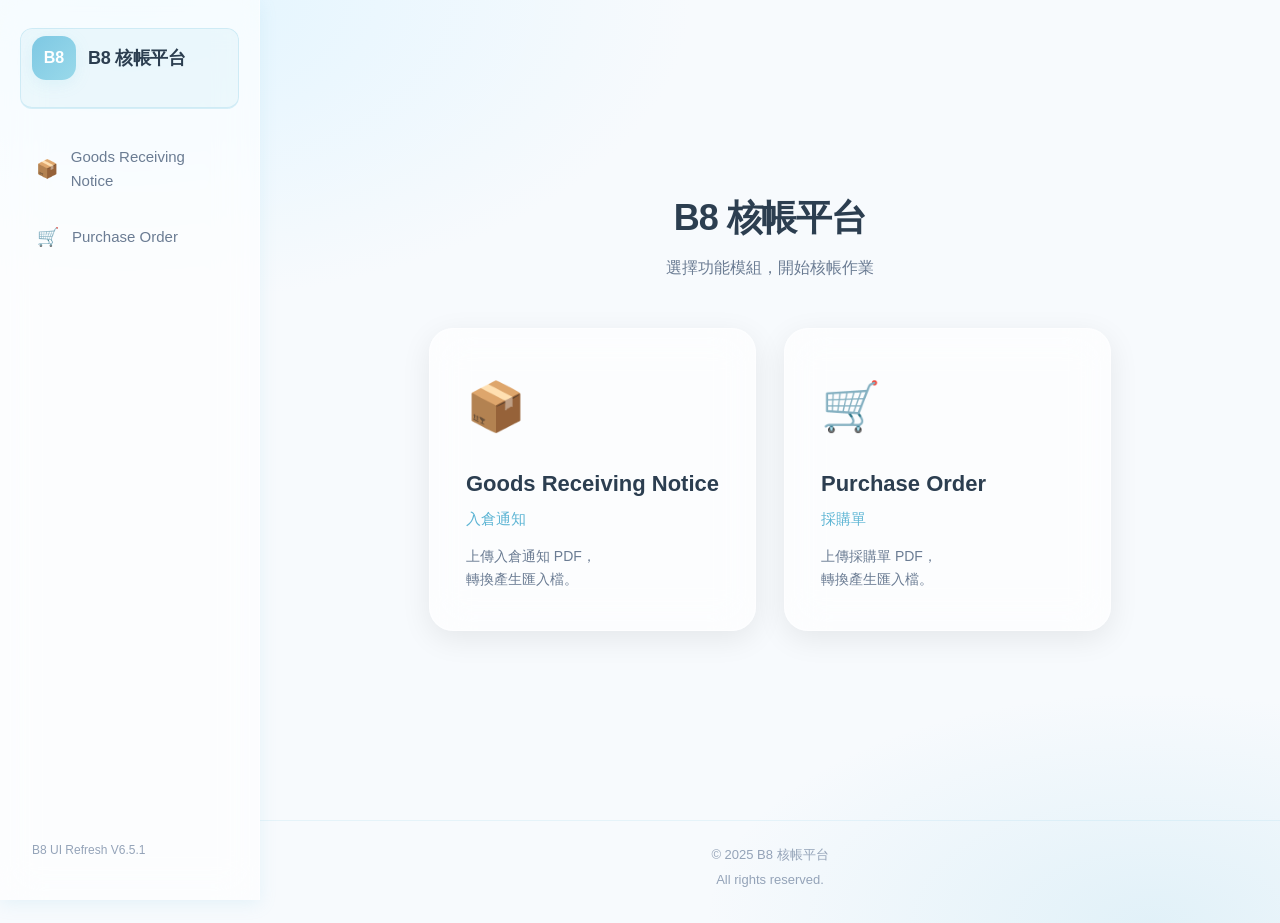
==== index.html @ f024454a "Add files via upload" ====
<!DOCTYPE html>
<html lang="zh-Hant">

<head>
    <meta charset="UTF-8">
    <meta name="viewport" content="width=device-width, initial-scale=1.0">
    <title>B8 核帳平台 V6.5</title>
    <link rel="stylesheet" href="css/style.css">
</head>

<body class="app-shell home-page">

    <aside class="sidebar">
        <a href="index.html" class="sidebar-logo">
            <div class="sidebar-logo-icon">B8</div>
            <span class="sidebar-logo-text">B8 核帳平台</span>
        </a>
        <nav class="sidebar-nav">
            <a href="notice.html" class="sidebar-link">
                <span class="sidebar-link-icon">📦</span>
                Goods Receiving Notice
            </a>
            <a href="purchase.html" class="sidebar-link">
                <span class="sidebar-link-icon">🛒</span>
                Purchase Order
            </a>
        </nav>
        <p class="sidebar-version">B8 UI Refresh V6.5.1</p>
    </aside>

    <div class="main-wrapper">
        <main class="home-dashboard">
            <h1 class="home-title">B8 核帳平台</h1>
            <p class="home-subtitle">選擇功能模組，開始核帳作業</p>

            <div class="module-grid">
                <a href="notice.html" class="module-card glass-card">
                    <span class="module-icon">📦</span>
                    <h2>Goods Receiving Notice</h2>
                    <p class="module-zh">入倉通知</p>
                    <p class="module-desc">上傳入倉通知 PDF，<br>轉換產生匯入檔。</p>
                </a>

                <a href="purchase.html" class="module-card glass-card">
                    <span class="module-icon">🛒</span>
                    <h2>Purchase Order</h2>
                    <p class="module-zh">採購單</p>
                    <p class="module-desc">上傳採購單 PDF，<br>轉換產生匯入檔。</p>
                </a>
            </div>
        </main>

        <footer class="site-footer">
            <p>© 2025 B8 核帳平台</p>
            <p>All rights reserved.</p>
        </footer>
    </div>

</body>

</html>
---- css/style.css ----
/* B8 UI Refresh V6.5 — Home Dashboard */

@import url("common.css");

body.app-shell.home-page .main-wrapper {
    margin-left: var(--sidebar-width);
}

.home-dashboard {
    flex: 1;
    display: flex;
    flex-direction: column;
    justify-content: center;
    min-height: calc(100vh - 80px);
}
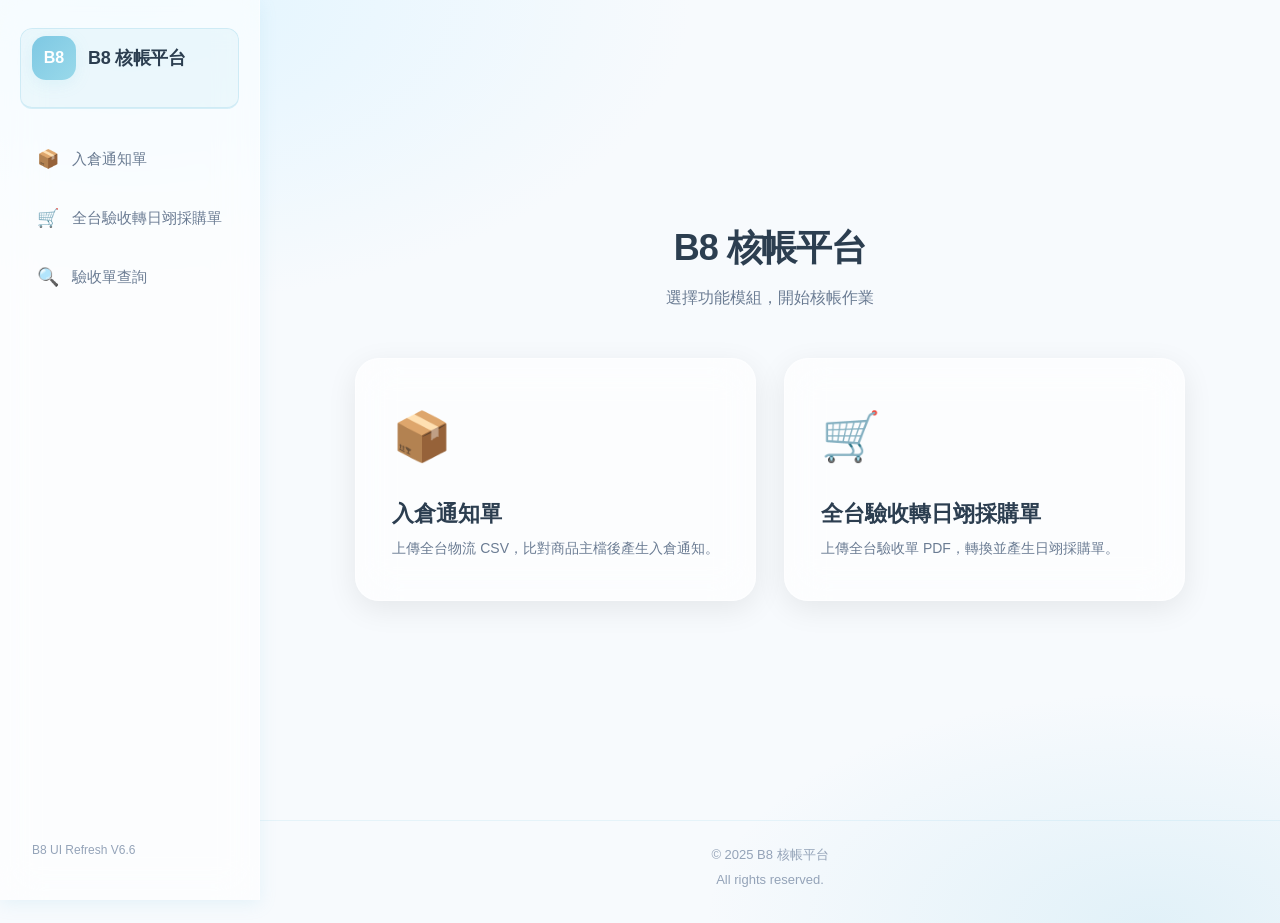
==== commit 11bd4bca: "Add files via upload" ====
--- a/index.html
+++ b/index.html
@@ -18,14 +18,18 @@
         <nav class="sidebar-nav">
             <a href="notice.html" class="sidebar-link">
                 <span class="sidebar-link-icon">📦</span>
-                Goods Receiving Notice
+                入倉通知單
             </a>
             <a href="purchase.html" class="sidebar-link">
                 <span class="sidebar-link-icon">🛒</span>
-                Purchase Order
+                全台驗收轉日翊採購單
+            </a>
+            <a href="receipt-history.html" class="sidebar-link">
+                <span class="sidebar-link-icon">🔍</span>
+                驗收單查詢
             </a>
         </nav>
-        <p class="sidebar-version">B8 UI Refresh V6.5.1</p>
+        <p class="sidebar-version">B8 UI Refresh V6.6</p>
     </aside>
 
     <div class="main-wrapper">
@@ -36,16 +40,14 @@
             <div class="module-grid">
                 <a href="notice.html" class="module-card glass-card">
                     <span class="module-icon">📦</span>
-                    <h2>Goods Receiving Notice</h2>
-                    <p class="module-zh">入倉通知</p>
-                    <p class="module-desc">上傳入倉通知 PDF，<br>轉換產生匯入檔。</p>
+                    <h2>入倉通知單</h2>
+                    <p class="module-desc">上傳全台物流 CSV，比對商品主檔後產生入倉通知。</p>
                 </a>
 
                 <a href="purchase.html" class="module-card glass-card">
                     <span class="module-icon">🛒</span>
-                    <h2>Purchase Order</h2>
-                    <p class="module-zh">採購單</p>
-                    <p class="module-desc">上傳採購單 PDF，<br>轉換產生匯入檔。</p>
+                    <h2>全台驗收轉日翊採購單</h2>
+                    <p class="module-desc">上傳全台驗收單 PDF，轉換並產生日翊採購單。</p>
                 </a>
             </div>
         </main>
